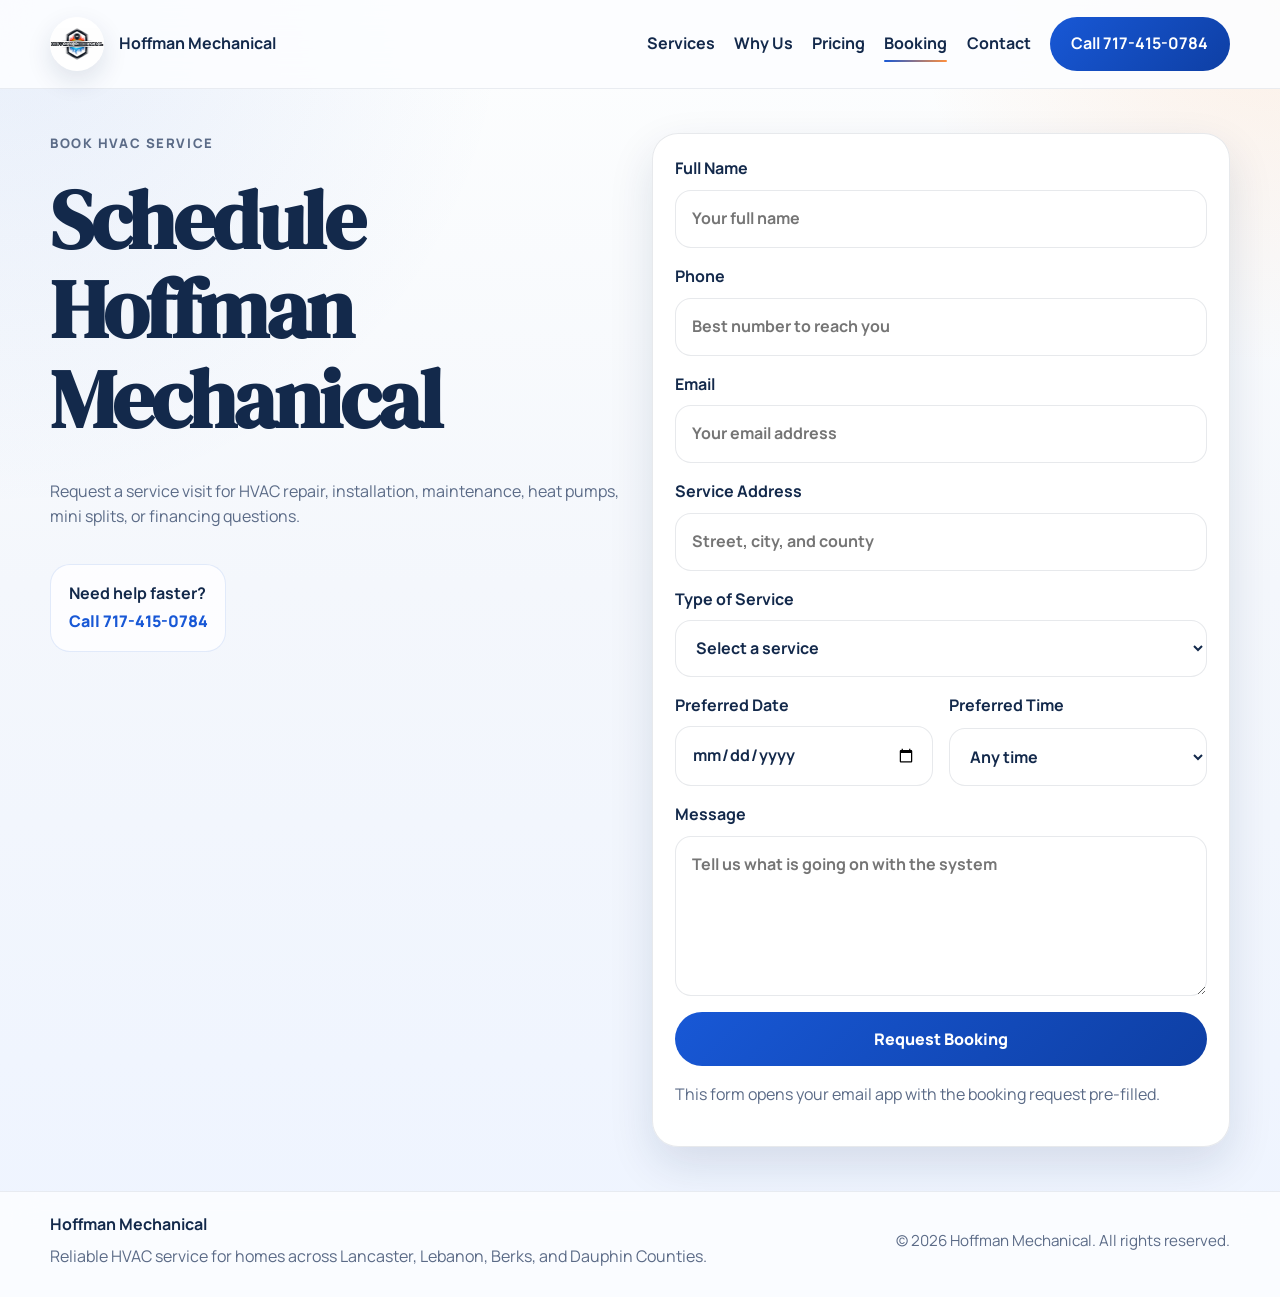
==== booking/index.html @ 541d1913 "Add internal booking page" ====
<!DOCTYPE html>
<html lang="en">
  <head>
    <meta charset="UTF-8" />
    <meta name="viewport" content="width=device-width, initial-scale=1.0" />
    <title>Book HVAC Service | Hoffman Mechanical</title>
    <meta
      name="description"
      content="Book HVAC service with Hoffman Mechanical for repair, installation, preventative maintenance, heat pumps, and mini splits."
    />
    <link rel="preconnect" href="https://fonts.googleapis.com" />
    <link rel="preconnect" href="https://fonts.gstatic.com" crossorigin />
    <link
      href="https://fonts.googleapis.com/css2?family=DM+Serif+Display:ital@0;1&family=Manrope:wght@400;500;600;700;800&display=swap"
      rel="stylesheet"
    />
    <link rel="stylesheet" href="../styles.css" />
  </head>
  <body>
    <header class="site-header">
      <div class="container nav-shell">
        <a class="brand" href="../index.html" aria-label="Hoffman Mechanical home">
          <img class="brand-logo" src="../assets/images/logo.png" alt="Hoffman Mechanical logo" />
          <span>
            <strong>Hoffman Mechanical</strong>
          </span>
        </a>

        <nav class="site-nav" id="site-menu" aria-label="Main navigation">
          <a href="../index.html#services">Services</a>
          <a href="../index.html#why-us">Why Us</a>
          <a href="../index.html#pricing">Pricing</a>
          <a class="is-active" href="index.html">Booking</a>
          <a href="../index.html#contact">Contact</a>
          <a class="button button-primary nav-cta" href="tel:7174150784">Call 717-415-0784</a>
        </nav>
      </div>
    </header>

    <main id="top">
      <section class="section booking-hero">
        <div class="container booking-grid">
          <div class="booking-copy reveal" data-reveal>
            <p class="eyebrow">Book HVAC service</p>
            <h1>Schedule Hoffman Mechanical</h1>
            <p>
              Request a service visit for HVAC repair, installation, maintenance,
              heat pumps, mini splits, or financing questions.
            </p>
            <div class="booking-callout">
              <strong>Need help faster?</strong>
              <a href="tel:7174150784">Call 717-415-0784</a>
            </div>
          </div>

          <form class="contact-form booking-form reveal" id="service-form" data-reveal>
            <label>
              Full Name
              <input type="text" name="name" placeholder="Your full name" required />
            </label>
            <label>
              Phone
              <input type="tel" name="phone" placeholder="Best number to reach you" required />
            </label>
            <label>
              Email
              <input type="email" name="email" placeholder="Your email address" />
            </label>
            <label>
              Service Address
              <input type="text" name="address" placeholder="Street, city, and county" required />
            </label>
            <label>
              Type of Service
              <select name="service" required>
                <option value="">Select a service</option>
                <option>HVAC Repair</option>
                <option>HVAC Installation</option>
                <option>Preventative Maintenance</option>
                <option>Heat Pumps / Mini Splits</option>
                <option>Financing Question</option>
                <option>Other</option>
              </select>
            </label>
            <div class="form-row">
              <label>
                Preferred Date
                <input type="date" name="preferred_date" />
              </label>
              <label>
                Preferred Time
                <select name="preferred_time">
                  <option value="">Any time</option>
                  <option>Morning</option>
                  <option>Afternoon</option>
                  <option>Evening</option>
                </select>
              </label>
            </div>
            <label>
              Message
              <textarea
                name="message"
                rows="5"
                placeholder="Tell us what is going on with the system"
                required
              ></textarea>
            </label>
            <button class="button button-primary button-full" type="submit">Request Booking</button>
            <p class="form-note" id="form-status">
              This form opens your email app with the booking request pre-filled.
            </p>
          </form>
        </div>
      </section>
    </main>

    <footer class="site-footer">
      <div class="container footer-shell">
        <strong>Hoffman Mechanical</strong>
        <p>Reliable HVAC service for homes across Lancaster, Lebanon, Berks, and Dauphin Counties.</p>
        <p class="footer-copy">&copy; <span id="year"></span> Hoffman Mechanical. All rights reserved.</p>
      </div>
    </footer>

    <script src="../script.js"></script>
  </body>
</html>
---- styles.css ----
:root {
  --bg: #f4f7fc;
  --bg-alt: #edf3ff;
  --surface: rgba(255, 255, 255, 0.9);
  --surface-strong: #ffffff;
  --text: #13294b;
  --muted: #5b6b87;
  --line: rgba(19, 41, 75, 0.1);
  --primary: #1858d6;
  --primary-dark: #0e3fa4;
  --primary-soft: rgba(24, 88, 214, 0.12);
  --navy: #0c2451;
  --accent: #ff8f3d;
  --accent-soft: rgba(255, 143, 61, 0.16);
  --success: #44b86c;
  --success-soft: rgba(68, 184, 108, 0.16);
  --shadow: 0 18px 45px rgba(17, 42, 83, 0.12);
  --shadow-strong: 0 28px 60px rgba(17, 42, 83, 0.18);
  --radius: 26px;
  --radius-sm: 18px;
  --container: 1180px;
  --header-height: 88px;
}

*,
*::before,
*::after {
  box-sizing: border-box;
}

html {
  scroll-behavior: smooth;
}

body {
  margin: 0;
  font-family: "Manrope", sans-serif;
  color: var(--text);
  background:
    radial-gradient(circle at top left, rgba(24, 88, 214, 0.09), transparent 28%),
    radial-gradient(circle at top right, rgba(255, 143, 61, 0.12), transparent 20%),
    linear-gradient(180deg, #fdfefe 0%, var(--bg) 45%, #eef4ff 100%);
  line-height: 1.6;
  overflow-x: hidden;
}

body.menu-open {
  overflow: hidden;
}

a {
  color: inherit;
  text-decoration: none;
}

img {
  max-width: 100%;
}

button,
input,
select,
textarea {
  font: inherit;
}

.container {
  width: min(calc(100% - 2rem), var(--container));
  margin: 0 auto;
}

.scroll-progress {
  position: fixed;
  inset: 0 0 auto;
  z-index: 60;
  height: 4px;
  background: rgba(255, 255, 255, 0.45);
  backdrop-filter: blur(10px);
}

.scroll-progress-bar {
  display: block;
  width: 0;
  height: 100%;
  background: linear-gradient(90deg, var(--accent), var(--primary));
  transform-origin: left center;
  transition: width 120ms linear;
}

.site-header {
  position: sticky;
  top: 0;
  z-index: 50;
  backdrop-filter: blur(18px);
  background: rgba(252, 253, 255, 0.88);
  border-bottom: 1px solid rgba(19, 41, 75, 0.08);
}

.nav-shell {
  display: flex;
  align-items: center;
  justify-content: space-between;
  gap: 1rem;
  min-height: var(--header-height);
}

.brand {
  display: inline-flex;
  align-items: center;
  gap: 0.9rem;
  min-width: 0;
}

.brand-logo {
  width: 3.4rem;
  height: 3.4rem;
  object-fit: contain;
  border-radius: 999px;
  background: #fff;
  box-shadow: 0 10px 26px rgba(17, 42, 83, 0.12);
}

.brand strong,
.site-footer strong {
  display: block;
  font-size: 1rem;
}

.brand small {
  color: var(--primary);
  font-size: 0.84rem;
  font-weight: 600;
}

.site-nav {
  position: static;
  display: flex;
  flex-direction: row;
  flex-wrap: wrap;
  align-items: center;
  justify-content: flex-end;
  gap: 0.75rem;
  padding: 0;
  border-radius: 0;
  background: transparent;
  box-shadow: none;
}

.site-nav.is-open {
  display: flex;
}

.site-nav a {
  position: relative;
  font-weight: 700;
  color: var(--text);
}

.site-nav a:not(.button)::after {
  content: "";
  position: absolute;
  left: 0;
  bottom: -0.35rem;
  width: 100%;
  height: 2px;
  border-radius: 999px;
  background: linear-gradient(90deg, var(--primary), var(--accent));
  transform: scaleX(0);
  transform-origin: left center;
  transition: transform 180ms ease;
}

.site-nav a:hover::after,
.site-nav a:focus-visible::after,
.site-nav a.is-active::after {
  transform: scaleX(1);
}

.button {
  position: relative;
  display: inline-flex;
  align-items: center;
  justify-content: center;
  min-height: 3.15rem;
  padding: 0.9rem 1.35rem;
  border: 0;
  border-radius: 999px;
  font-weight: 800;
  overflow: hidden;
  transition:
    transform 180ms ease,
    background-color 180ms ease,
    color 180ms ease,
    box-shadow 180ms ease,
    border-color 180ms ease;
}

.button::before {
  content: "";
  position: absolute;
  inset: 0;
  background: radial-gradient(circle at center, rgba(255, 255, 255, 0.3), transparent 56%);
  opacity: 0;
  transition: opacity 180ms ease;
}

.button:hover,
.button:focus-visible {
  transform: translateY(-2px);
  box-shadow: 0 18px 34px rgba(24, 88, 214, 0.18);
}

.button:hover::before,
.button:focus-visible::before {
  opacity: 1;
}

.button-primary {
  background: linear-gradient(135deg, var(--primary), var(--primary-dark));
  color: #fff;
}

.button-primary,
.button-primary:hover,
.button-primary:focus-visible,
.button-primary:active {
  color: #fff;
}

.site-nav .button-primary,
.site-nav .button-primary:hover,
.site-nav .button-primary:focus-visible,
.site-nav .button-primary:active {
  color: #fff;
}

.button-secondary {
  background: rgba(255, 255, 255, 0.84);
  color: var(--primary);
  border: 1px solid rgba(24, 88, 214, 0.24);
  box-shadow: inset 0 0 0 1px rgba(255, 255, 255, 0.65);
}

.button-light {
  background: rgba(255, 255, 255, 0.96);
  color: var(--primary-dark);
}

.button-full {
  width: 100%;
  cursor: pointer;
}

.button-ripple {
  position: absolute;
  border-radius: 999px;
  transform: translate(-50%, -50%);
  background: rgba(255, 255, 255, 0.35);
  animation: ripple 650ms ease-out forwards;
  pointer-events: none;
}

.hero {
  position: relative;
  padding: 1.35rem 0 2rem;
}

.hero::before {
  content: "";
  position: absolute;
  inset: auto 0 4% 0;
  height: 28%;
  background: linear-gradient(180deg, transparent, rgba(24, 88, 214, 0.05));
  pointer-events: none;
}

.hero-grid,
.split-layout,
.contact-grid,
.finance-grid,
.cta-panel,
.footer-shell {
  display: grid;
  gap: 1.5rem;
}

.hero-copy,
.hero-visual,
.split-copy,
.cta-copy {
  display: grid;
  gap: 1.25rem;
  align-content: start;
}

.hero-enter {
  opacity: 0;
  transform: translateY(28px);
  animation: heroReveal 700ms cubic-bezier(0.21, 1, 0.32, 1) forwards;
}

.hero-visual.hero-enter {
  animation-delay: 120ms;
}

.eyebrow {
  display: inline-flex;
  align-items: center;
  gap: 0.65rem;
  margin: 0 0 0.25rem;
  font-size: 0.82rem;
  letter-spacing: 0.12em;
  text-transform: uppercase;
  color: var(--primary);
  font-weight: 800;
}

.eyebrow-icon,
.list-icon,
.service-icon,
.trust-badge-icon,
.trust-strip-icon,
.hero-info-icon {
  display: inline-flex;
  align-items: center;
  justify-content: center;
}

.eyebrow-icon {
  width: 1.2rem;
  height: 1.2rem;
}

.eyebrow-icon svg,
.list-icon svg,
.service-icon svg,
.trust-badge-icon svg,
.trust-strip-icon svg,
.hero-info-icon svg,
.testimonial-arrow svg {
  width: 100%;
  height: 100%;
  fill: currentColor;
}

h1,
h2,
h3 {
  margin: 0;
  line-height: 1.08;
}

h1,
h2 {
  font-family: "DM Serif Display", serif;
  letter-spacing: -0.03em;
}

h1 {
  font-size: clamp(2.5rem, 8vw, 5.2rem);
  max-width: 9ch;
}

h2 {
  font-size: clamp(2rem, 6vw, 3.2rem);
  max-width: 14ch;
}

h3 {
  font-size: 1.18rem;
}

.hero-text,
.section-heading p,
.split-layout p,
.cta-panel p,
.finance-grid p,
.site-footer p,
.service-card p,
.testimonial p,
.feature-list p,
.form-note {
  color: var(--muted);
}

.hero-actions,
.cta-actions {
  display: flex;
  flex-wrap: wrap;
  gap: 0.85rem;
}

.hero-actions {
  margin: 0.5rem 0 0.25rem;
}

.hero-points {
  margin: 0 0 1.4rem;
  padding: 0;
  list-style: none;
  display: grid;
  gap: 0.85rem;
}

.hero-points li {
  display: flex;
  align-items: flex-start;
  gap: 0.7rem;
}

.list-icon {
  width: 1.35rem;
  height: 1.35rem;
  flex: 0 0 auto;
  color: var(--primary);
  background: var(--primary-soft);
  border-radius: 999px;
  padding: 0.22rem;
}

.maintenance-hero {
  align-items: center;
  width: min(calc(100% - 2rem), 1320px);
}

.maintenance-hero .hero-copy {
  max-width: 31rem;
}

.hero-full-image-wrap {
  width: min(100%, 1536px);
  margin: 0 auto;
}

.hero-full-image {
  display: block;
  width: 100%;
  height: auto;
}

.hero-scene,
.service-card,
.price-card,
.testimonial,
.contact-card,
.contact-form,
.cta-panel,
.feature-image img,
.trust-strip-card {
  border: 1px solid var(--line);
  border-radius: var(--radius);
  background: var(--surface);
  box-shadow: var(--shadow);
}

.hero-scene {
  position: relative;
  overflow: hidden;
  aspect-ratio: 3 / 2;
  min-height: 0;
  padding: 0;
  isolation: isolate;
  background:
    linear-gradient(180deg, rgba(255, 255, 255, 0.84), rgba(255, 255, 255, 0.18)),
    radial-gradient(circle at 16% 14%, rgba(255, 255, 255, 0.92), transparent 28%),
    linear-gradient(135deg, rgba(24, 88, 214, 0.08), rgba(255, 143, 61, 0.08));
}

.hero-backdrop {
  position: absolute;
  inset: 0;
  background:
    linear-gradient(90deg, rgba(255, 255, 255, 0.98) 0%, rgba(255, 255, 255, 0.7) 36%, rgba(255, 255, 255, 0) 58%),
    radial-gradient(circle at 18% 40%, rgba(24, 88, 214, 0.12), transparent 18%),
    radial-gradient(circle at 88% 14%, rgba(255, 143, 61, 0.18), transparent 16%);
  z-index: 0;
}

.hero-tech-image {
  position: relative;
  z-index: 1;
  width: 100%;
  height: 100%;
  object-fit: cover;
  object-position: center;
  border-radius: var(--radius);
}

.hero-connectors {
  position: absolute;
  inset: 0;
  z-index: 2;
  width: 100%;
  height: 100%;
  pointer-events: none;
}

.connector-path {
  fill: none;
  stroke: rgba(255, 255, 255, 0.85);
  stroke-width: 3;
  stroke-dasharray: 7 9;
  opacity: 0.45;
  transition: opacity 240ms ease, stroke 240ms ease, stroke-width 240ms ease;
}

.connector-path.active {
  stroke: var(--primary);
  stroke-width: 4;
  opacity: 0.88;
}

.hero-hotspots {
  position: absolute;
  inset: 0;
  z-index: 3;
}

.hotspot {
  position: absolute;
  left: var(--hotspot-x);
  top: var(--hotspot-y);
  transform: translate(-50%, -50%);
  display: inline-flex;
  align-items: center;
  justify-content: center;
  border: 0;
  background: transparent;
  cursor: pointer;
  padding: 0;
  color: var(--text);
}

.hotspot-pin {
  position: absolute;
  width: 1.05rem;
  height: 1.05rem;
  border-radius: 999px;
  background: #fff;
  border: 4px solid var(--primary);
  box-shadow: 0 0 0 10px rgba(24, 88, 214, 0.12);
  animation: hotspotFloat 2.7s ease-in-out infinite;
}

.hotspot-pill {
  position: relative;
  display: inline-flex;
  align-items: center;
  gap: 0.55rem;
  padding: 0.85rem 1.2rem;
  border-radius: 999px;
  background: rgba(255, 255, 255, 0.96);
  border: 1px solid rgba(255, 255, 255, 0.88);
  box-shadow: 0 18px 30px rgba(17, 42, 83, 0.16);
  transform: translateY(-2.65rem);
  transition:
    transform 220ms ease,
    box-shadow 220ms ease,
    background-color 220ms ease,
    color 220ms ease;
}

.hotspot:hover .hotspot-pill,
.hotspot:focus-visible .hotspot-pill,
.hotspot.is-active .hotspot-pill {
  transform: translateY(-2.9rem) scale(1.02);
  box-shadow: 0 24px 38px rgba(17, 42, 83, 0.2);
}

.hotspot.is-active .hotspot-pin {
  background: var(--primary);
  box-shadow: 0 0 0 14px rgba(24, 88, 214, 0.16);
}

.hotspot.is-active .hotspot-pill {
  color: #fff;
  background: linear-gradient(135deg, var(--primary), var(--primary-dark));
}

.hotspot[data-service="oil"].is-active .hotspot-pill,
.mobile-hotspot[data-service="oil"].is-active {
  background: linear-gradient(135deg, #ff9a49, #f3732f);
}

.hotspot[data-service="gas"].is-active .hotspot-pill,
.mobile-hotspot[data-service="gas"].is-active {
  background: linear-gradient(135deg, #ff8f3d, #d85d1f);
}

.hotspot[data-service="boiler"].is-active .hotspot-pill,
.mobile-hotspot[data-service="boiler"].is-active {
  background: linear-gradient(135deg, #2f78dd, #174fa8);
}

.hotspot[data-service="mini"].is-active .hotspot-pill,
.hotspot[data-service="indoor"].is-active .hotspot-pill,
.mobile-hotspot[data-service="mini"].is-active,
.mobile-hotspot[data-service="indoor"].is-active {
  background: linear-gradient(135deg, #54c978, #2fa75f);
}

.hotspot-icon {
  min-width: 2.15rem;
  min-height: 2.15rem;
  padding: 0.25rem;
  display: inline-flex;
  align-items: center;
  justify-content: center;
  border-radius: 999px;
  background: rgba(255, 255, 255, 0.18);
  font-size: 0.72rem;
  font-weight: 900;
  letter-spacing: 0;
}

.hotspot-icon svg {
  width: 100%;
  height: 100%;
  fill: currentColor;
}

.image-hotspot {
  left: var(--tile-x);
  top: var(--tile-y);
  width: 33.334%;
  height: 50%;
  transform: none;
  border: 2px solid transparent;
  border-radius: 18px;
}

.image-hotspot:hover,
.image-hotspot:focus-visible,
.image-hotspot.is-active {
  border-color: rgba(255, 255, 255, 0.94);
  box-shadow:
    inset 0 0 0 4px rgba(24, 88, 214, 0.82),
    0 18px 32px rgba(10, 31, 73, 0.16);
}

.tile-active-label {
  position: absolute;
  right: 1rem;
  top: 1rem;
  opacity: 0;
  transform: translateY(-0.25rem);
  transition: opacity 180ms ease, transform 180ms ease;
  border-radius: 999px;
  background: rgba(255, 255, 255, 0.94);
  color: var(--primary-dark);
  padding: 0.45rem 0.75rem;
  font-size: 0.78rem;
  font-weight: 900;
  box-shadow: 0 12px 24px rgba(10, 31, 73, 0.18);
}

.image-hotspot.is-active .tile-active-label {
  opacity: 1;
  transform: translateY(0);
}

.hero-mobile-tabs {
  display: none;
}

.mobile-hotspot {
  border: 1px solid rgba(24, 88, 214, 0.18);
  background: rgba(255, 255, 255, 0.86);
  color: var(--primary);
  border-radius: 999px;
  padding: 0.72rem 0.95rem;
  font-weight: 800;
  white-space: nowrap;
}

.mobile-hotspot.is-active {
  background: linear-gradient(135deg, var(--primary), var(--primary-dark));
  color: #fff;
  box-shadow: 0 14px 26px rgba(24, 88, 214, 0.2);
}

.hero-info-panel {
  position: relative;
  z-index: 1;
  display: grid;
  grid-template-columns: auto 1fr;
  gap: 1rem;
  width: 100%;
  margin-top: 1rem;
  padding: 1.2rem;
  border-radius: 24px;
  background: rgba(255, 255, 255, 0.94);
  border: 1px solid rgba(24, 88, 214, 0.14);
  box-shadow: 0 24px 46px rgba(17, 42, 83, 0.16);
}

.hero-info-panel.is-changing {
  animation: panelSwap 320ms ease;
}

.hero-info-panel.is-hidden {
  display: none;
}

.hero-info-icon {
  width: 4rem;
  height: 4rem;
  color: var(--primary);
  background: rgba(24, 88, 214, 0.12);
  border-radius: 20px;
  padding: 0.9rem;
}

.hero-info-label {
  margin: 0 0 0.35rem;
  color: var(--primary);
  font-weight: 800;
  font-size: 0.95rem;
}

.hero-info-panel h2 {
  max-width: none;
  font-size: clamp(1.45rem, 4vw, 2rem);
  margin-bottom: 0.45rem;
}

.hero-info-panel p:last-child {
  margin: 0;
}

.hero-badges {
  display: grid;
  gap: 0.9rem;
}

.trust-badge {
  display: grid;
  grid-template-columns: auto 1fr;
  gap: 0.9rem;
  align-items: center;
  padding: 1rem 1.1rem;
  border-radius: 22px;
  border: 1px solid rgba(24, 88, 214, 0.1);
  background: rgba(255, 255, 255, 0.75);
  box-shadow: 0 12px 28px rgba(17, 42, 83, 0.08);
  transition: transform 180ms ease, box-shadow 180ms ease;
}

.trust-badge:hover {
  transform: translateY(-2px);
  box-shadow: 0 18px 34px rgba(17, 42, 83, 0.14);
}

.trust-badge-icon,
.trust-strip-icon,
.service-icon {
  width: 3rem;
  height: 3rem;
  border-radius: 18px;
  color: var(--primary);
  background: var(--primary-soft);
  padding: 0.72rem;
  flex: 0 0 auto;
}

.trust-badge strong,
.trust-strip-card strong {
  display: block;
}

.trust-badge span {
  color: var(--muted);
}

.trust-strip-grid,
.service-grid,
.pricing-grid,
.contact-cards,
.feature-list {
  display: grid;
  gap: 1rem;
}

.trust-strip-card,
.service-card,
.price-card,
.testimonial,
.contact-card,
.contact-form,
.cta-panel {
  padding: 1.4rem;
}

.trust-strip-card {
  display: grid;
  grid-template-columns: auto 1fr;
  gap: 1rem;
  align-items: start;
  background: linear-gradient(180deg, rgba(10, 36, 81, 0.98), rgba(13, 49, 106, 0.95));
  color: #fff;
}

.trust-strip-card p {
  margin: 0.25rem 0 0;
  color: rgba(255, 255, 255, 0.76);
}

.trust-strip-icon {
  color: #fff;
  background: rgba(255, 255, 255, 0.16);
}

.section {
  padding: 2.75rem 0;
}

.section-accent {
  background: linear-gradient(180deg, rgba(237, 243, 255, 0.8), rgba(244, 247, 252, 0));
}

.section-dark {
  background: linear-gradient(135deg, #0a2149, #0e3777);
  color: #fff;
}

.section-dark .eyebrow,
.section-dark p {
  color: rgba(255, 255, 255, 0.8);
}

.section-heading {
  margin-bottom: 1.5rem;
}

.section-heading h2 {
  margin-bottom: 0.8rem;
}

.service-card {
  position: relative;
  overflow: hidden;
  transition: transform 220ms ease, box-shadow 220ms ease;
}

.service-card:hover {
  transform: translateY(-6px) scale(1.01);
  box-shadow: var(--shadow-strong);
}

.service-card img,
.feature-image img,
.cta-image {
  width: 100%;
  display: block;
  border-radius: 20px;
}

.service-card img {
  aspect-ratio: 4 / 3;
  object-fit: cover;
  margin-bottom: 1rem;
}

.service-icon {
  position: absolute;
  top: 1rem;
  right: 1rem;
  box-shadow: 0 14px 24px rgba(17, 42, 83, 0.14);
}

.feature-list article {
  padding: 1rem 0;
  border-bottom: 1px solid var(--line);
}

.feature-image {
  align-self: stretch;
}

.feature-image img {
  height: 100%;
  min-height: 20rem;
  object-fit: cover;
}

.cta-panel {
  align-items: center;
}

.cta-image {
  max-height: 22rem;
  object-fit: cover;
}

.price-card {
  display: flex;
  align-items: center;
  justify-content: space-between;
  gap: 1rem;
  transition: transform 180ms ease, border-color 180ms ease, box-shadow 180ms ease;
}

.price-card:hover {
  transform: translateY(-4px);
  border-color: rgba(24, 88, 214, 0.22);
  box-shadow: 0 22px 36px rgba(17, 42, 83, 0.14);
}

.price-card span {
  font-weight: 700;
}

.price-card strong {
  display: block;
  font-size: 1.42rem;
  color: var(--primary);
}

.finance-grid {
  align-items: center;
}

.testimonial-carousel {
  display: grid;
  gap: 1rem;
  overflow: hidden;
}

.testimonial-track {
  display: flex;
  width: 100%;
  touch-action: pan-y;
}

.testimonial {
  flex: 0 0 100%;
  margin: 0;
  min-height: 100%;
  box-shadow: none;
}

.testimonial footer {
  margin-top: 1rem;
  color: var(--text);
  font-weight: 800;
}

.testimonial-controls {
  display: flex;
  align-items: center;
  justify-content: center;
  gap: 0.9rem;
}

.testimonial-arrow,
.testimonial-dot {
  border: 0;
  cursor: pointer;
}

.testimonial-arrow {
  width: 2.8rem;
  height: 2.8rem;
  display: inline-flex;
  align-items: center;
  justify-content: center;
  border-radius: 999px;
  color: var(--primary);
  background: rgba(255, 255, 255, 0.88);
  border: 1px solid rgba(24, 88, 214, 0.18);
}

.testimonial-dots {
  display: inline-flex;
  align-items: center;
  gap: 0.5rem;
}

.testimonial-dot {
  width: 0.78rem;
  height: 0.78rem;
  border-radius: 999px;
  background: rgba(24, 88, 214, 0.18);
}

.testimonial-dot.is-active {
  width: 2rem;
  background: linear-gradient(90deg, var(--primary), var(--accent));
}

.contact-card {
  display: block;
  transition: transform 180ms ease, box-shadow 180ms ease;
}

.contact-card:hover {
  transform: translateY(-3px);
  box-shadow: 0 20px 34px rgba(17, 42, 83, 0.12);
}

.contact-card span {
  color: var(--muted);
  margin-bottom: 0.35rem;
}

.contact-card strong {
  display: block;
}

.contact-form label {
  display: grid;
  gap: 0.5rem;
  font-weight: 700;
  margin-bottom: 1rem;
}

.contact-form input,
.contact-form select,
.contact-form textarea {
  width: 100%;
  border: 1px solid var(--line);
  border-radius: 16px;
  padding: 0.95rem 1rem;
  color: var(--text);
  background: #fff;
}

.contact-form textarea {
  resize: vertical;
}

.booking-hero {
  min-height: calc(100vh - var(--header-height));
  display: grid;
  align-items: center;
}

.booking-grid {
  display: grid;
  gap: 1.5rem;
  align-items: start;
}

.booking-copy {
  display: grid;
  gap: 1.1rem;
}

.booking-copy h1 {
  max-width: 10ch;
}

.booking-copy p {
  max-width: 38rem;
  color: var(--muted);
}

.booking-callout {
  display: inline-grid;
  gap: 0.2rem;
  width: fit-content;
  padding: 1rem 1.1rem;
  border-radius: 20px;
  border: 1px solid rgba(24, 88, 214, 0.12);
  background: rgba(255, 255, 255, 0.76);
}

.booking-callout a {
  color: var(--primary);
  font-weight: 900;
}

.booking-form {
  background: rgba(255, 255, 255, 0.94);
}

.form-row {
  display: grid;
  gap: 1rem;
}

.site-footer {
  padding: 1.25rem 0 1.75rem;
  background: rgba(252, 253, 255, 0.88);
  border-top: 1px solid rgba(19, 41, 75, 0.08);
  backdrop-filter: blur(16px);
}

.footer-shell {
  grid-template-columns: 1fr;
  gap: 0.35rem;
  align-items: center;
}

.footer-shell p {
  margin: 0;
  max-width: 42rem;
}

.footer-copy {
  padding-top: 0.15rem;
  font-size: 0.95rem;
}

.reveal {
  opacity: 0;
  transform: translateY(24px);
  transition: opacity 520ms ease, transform 520ms ease;
}

.reveal.is-visible {
  opacity: 1;
  transform: translateY(0);
}

.site-nav a:focus-visible,
.button:focus-visible,
.hotspot:focus-visible,
.mobile-hotspot:focus-visible,
.testimonial-arrow:focus-visible,
.testimonial-dot:focus-visible,
.contact-form input:focus,
.contact-form select:focus,
.contact-form textarea:focus {
  outline: 2px solid rgba(24, 88, 214, 0.28);
  outline-offset: 3px;
}

@keyframes heroReveal {
  to {
    opacity: 1;
    transform: translateY(0);
  }
}

@keyframes hotspotFloat {
  0%,
  100% {
    transform: translateY(0);
  }
  50% {
    transform: translateY(-5px);
  }
}

@keyframes panelSwap {
  0% {
    transform: translateY(8px);
    opacity: 0.6;
  }
  100% {
    transform: translateY(0);
    opacity: 1;
  }
}

@keyframes ripple {
  0% {
    width: 0;
    height: 0;
    opacity: 0.55;
  }
  100% {
    width: 18rem;
    height: 18rem;
    opacity: 0;
  }
}

@media (prefers-reduced-motion: reduce) {
  html {
    scroll-behavior: auto;
  }

  *,
  *::before,
  *::after {
    animation-duration: 0.01ms !important;
    animation-iteration-count: 1 !important;
    transition-duration: 0.01ms !important;
  }
}

@media (max-width: 759px) {
  .scroll-progress {
    display: none;
  }

  .site-header {
    position: static;
    backdrop-filter: none;
  }

  .container {
    width: min(calc(100% - 1.25rem), var(--container));
  }

  .nav-shell {
    min-height: auto;
    padding: 0.75rem 0;
    flex-wrap: wrap;
    justify-content: center;
  }

  .site-nav {
    width: 100%;
    justify-content: center;
    gap: 0.85rem 1rem;
  }

  .site-nav a {
    font-size: 0.95rem;
  }

  .site-nav .nav-cta {
    width: 100%;
  }

  .brand {
    gap: 0.65rem;
  }

  .brand-logo {
    width: 2.8rem;
    height: 2.8rem;
    flex-shrink: 0;
  }

  .brand strong {
    font-size: 0.96rem;
  }

  .brand small {
    font-size: 0.76rem;
  }

  .hero {
    padding: 1rem 0 1.5rem;
  }

  .hero-grid,
  .split-layout,
  .contact-grid,
  .finance-grid,
  .cta-panel,
  .footer-shell {
    gap: 1rem;
  }

  .eyebrow {
    font-size: clamp(0.56rem, 2.55vw, 0.74rem);
    letter-spacing: 0.06em;
    gap: 0.45rem;
  }

  .hero .eyebrow {
    white-space: nowrap;
  }

  h1 {
    font-size: clamp(2rem, 10vw, 2.95rem);
    max-width: 8ch;
  }

  h2 {
    font-size: clamp(1.78rem, 7vw, 2.3rem);
    max-width: 12ch;
  }

  h3 {
    font-size: 1.08rem;
  }

  .hero-text,
  .section-heading p,
  .split-layout p,
  .cta-panel p,
  .finance-grid p,
  .site-footer p,
  .service-card p,
  .testimonial p,
  .feature-list p,
  .form-note {
    font-size: 0.98rem;
  }

  .button {
    min-height: 2.9rem;
    padding: 0.78rem 1.05rem;
    font-size: 0.96rem;
  }

  .hero-visual {
    display: none;
  }

  .hero-scene,
  .service-card,
  .price-card,
  .testimonial,
  .contact-card,
  .contact-form,
  .cta-panel,
  .trust-strip-card {
    padding: 1.1rem;
    border-radius: 22px;
  }

  .hero-scene {
    min-height: auto;
    padding: 0.75rem;
  }

  .hero-tech-image {
    min-height: 0;
    max-height: none;
  }

  .hero-hotspots {
    display: none;
  }

  .hero-mobile-tabs {
    position: relative;
    z-index: 3;
    display: flex;
    gap: 0.7rem;
    margin-top: 0.85rem;
    padding-bottom: 0.35rem;
    overflow-x: auto;
    scrollbar-width: none;
  }

  .hero-mobile-tabs::-webkit-scrollbar {
    display: none;
  }

  .hero-info-panel {
    position: relative;
    width: 100%;
    margin-top: 1rem;
    grid-template-columns: auto 1fr;
  }

  .hero-info-icon {
    width: 2.7rem;
    height: 2.7rem;
  }

  .section {
    padding: 1.85rem 0;
  }

  .service-grid,
  .pricing-grid,
  .contact-cards,
  .feature-list,
  .trust-strip-grid {
    gap: 0.8rem;
  }

  .service-card img {
    margin-bottom: 0.8rem;
    border-radius: 16px;
  }

  .service-icon {
    top: 0.85rem;
    right: 0.85rem;
  }

  .feature-list article {
    padding: 0.8rem 0;
  }

  .feature-image img,
  .cta-image {
    min-height: 0;
    max-height: 15rem;
    border-radius: 18px;
  }

  .price-card {
    padding-top: 0.95rem;
    padding-bottom: 0.95rem;
  }

  .price-card span {
    font-size: 0.95rem;
  }

  .price-card strong {
    font-size: 1.25rem;
  }

  .contact-form label {
    gap: 0.4rem;
    margin-bottom: 0.85rem;
    font-size: 0.95rem;
  }

  .contact-form input,
  .contact-form select,
  .contact-form textarea {
    padding: 0.85rem 0.9rem;
    border-radius: 14px;
  }

  .site-footer {
    padding: 1rem 0 1.35rem;
  }

  .footer-copy {
    font-size: 0.88rem;
  }
}

@media (min-width: 760px) {
  .site-nav {
    position: static;
    display: flex;
    flex-direction: row;
    align-items: center;
    gap: 1.2rem;
    padding: 0;
    border-radius: 0;
    box-shadow: none;
    background: transparent;
  }

  .hero-grid,
  .split-layout,
  .finance-grid,
  .booking-grid {
    grid-template-columns: repeat(2, minmax(0, 1fr));
  }

  .contact-grid {
    grid-template-columns: minmax(0, 0.92fr) minmax(22rem, 1.08fr);
    align-items: start;
  }

  .footer-shell {
    grid-template-columns: 1fr auto;
  }

  .form-row {
    grid-template-columns: repeat(2, minmax(0, 1fr));
  }

  .hero-grid {
    align-items: center;
  }

  .cta-panel {
    grid-template-columns: 1fr auto;
  }

  .service-grid,
  .pricing-grid {
    grid-template-columns: repeat(2, minmax(0, 1fr));
  }

  .contact-cards,
  .feature-list {
    gap: 1.25rem;
  }

  .footer-shell {
    gap: 0.35rem 2rem;
  }

  .footer-shell strong,
  .footer-shell > p:first-of-type {
    grid-column: 1;
  }

  .footer-copy {
    grid-column: 2;
    grid-row: 1 / span 2;
    text-align: right;
    align-self: center;
    padding-top: 0;
  }
}

@media (min-width: 1040px) {
  .hero {
    padding: 1.75rem 0 2.4rem;
    min-height: calc(100vh - var(--header-height));
  }

  .hero-grid {
    grid-template-columns: 0.76fr 1.24fr;
    gap: 1.5rem;
  }

  .hero-copy {
    padding-top: 0;
  }

  .split-layout {
    grid-template-columns: 0.95fr 1.05fr;
    align-items: center;
  }

  .service-grid {
    grid-template-columns: repeat(4, minmax(0, 1fr));
  }

  .pricing-grid {
    grid-template-columns: repeat(3, minmax(0, 1fr));
  }

}
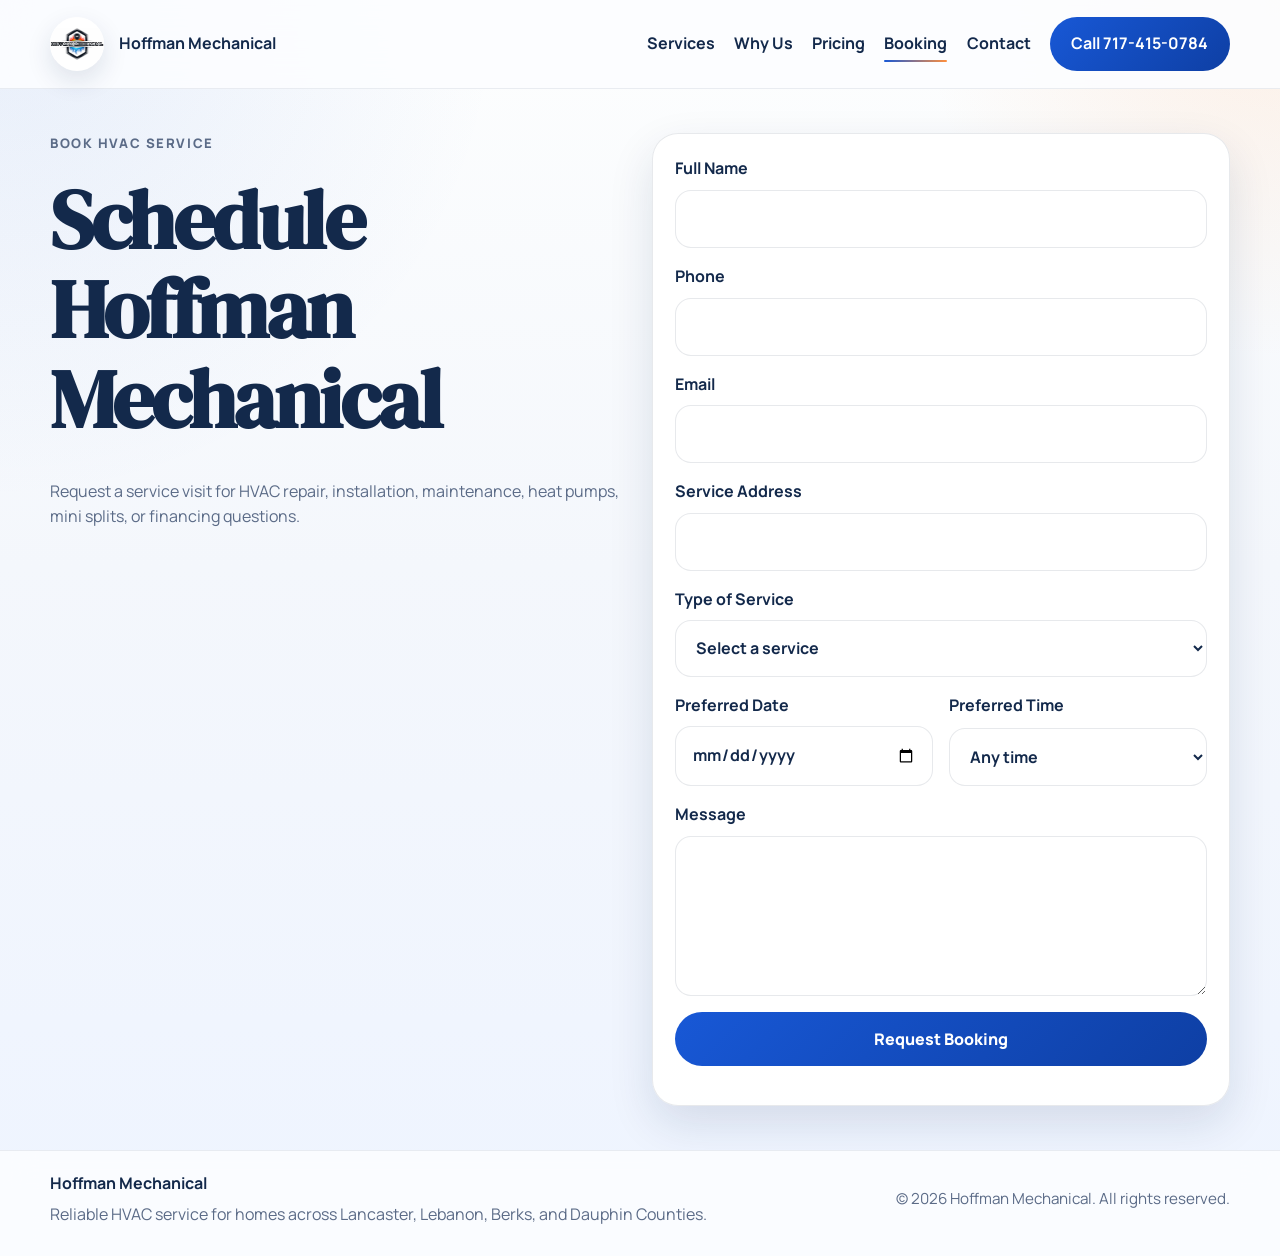
==== commit 75045649: "Clean up booking and form copy" ====
--- a/booking/index.html
+++ b/booking/index.html
@@ -47,28 +47,24 @@
               Request a service visit for HVAC repair, installation, maintenance,
               heat pumps, mini splits, or financing questions.
             </p>
-            <div class="booking-callout">
-              <strong>Need help faster?</strong>
-              <a href="tel:7174150784">Call 717-415-0784</a>
-            </div>
           </div>
 
           <form class="contact-form booking-form reveal" id="service-form" data-reveal>
             <label>
               Full Name
-              <input type="text" name="name" placeholder="Your full name" required />
+              <input type="text" name="name" required />
             </label>
             <label>
               Phone
-              <input type="tel" name="phone" placeholder="Best number to reach you" required />
+              <input type="tel" name="phone" required />
             </label>
             <label>
               Email
-              <input type="email" name="email" placeholder="Your email address" />
+              <input type="email" name="email" />
             </label>
             <label>
               Service Address
-              <input type="text" name="address" placeholder="Street, city, and county" required />
+              <input type="text" name="address" required />
             </label>
             <label>
               Type of Service
@@ -102,14 +98,11 @@
               <textarea
                 name="message"
                 rows="5"
-                placeholder="Tell us what is going on with the system"
                 required
               ></textarea>
             </label>
             <button class="button button-primary button-full" type="submit">Request Booking</button>
-            <p class="form-note" id="form-status">
-              This form opens your email app with the booking request pre-filled.
-            </p>
+            <p class="form-note" id="form-status"></p>
           </form>
         </div>
       </section>
--- a/styles.css
+++ b/styles.css
@@ -1055,21 +1055,6 @@
   color: var(--muted);
 }
 
-.booking-callout {
-  display: inline-grid;
-  gap: 0.2rem;
-  width: fit-content;
-  padding: 1rem 1.1rem;
-  border-radius: 20px;
-  border: 1px solid rgba(24, 88, 214, 0.12);
-  background: rgba(255, 255, 255, 0.76);
-}
-
-.booking-callout a {
-  color: var(--primary);
-  font-weight: 900;
-}
-
 .booking-form {
   background: rgba(255, 255, 255, 0.94);
 }
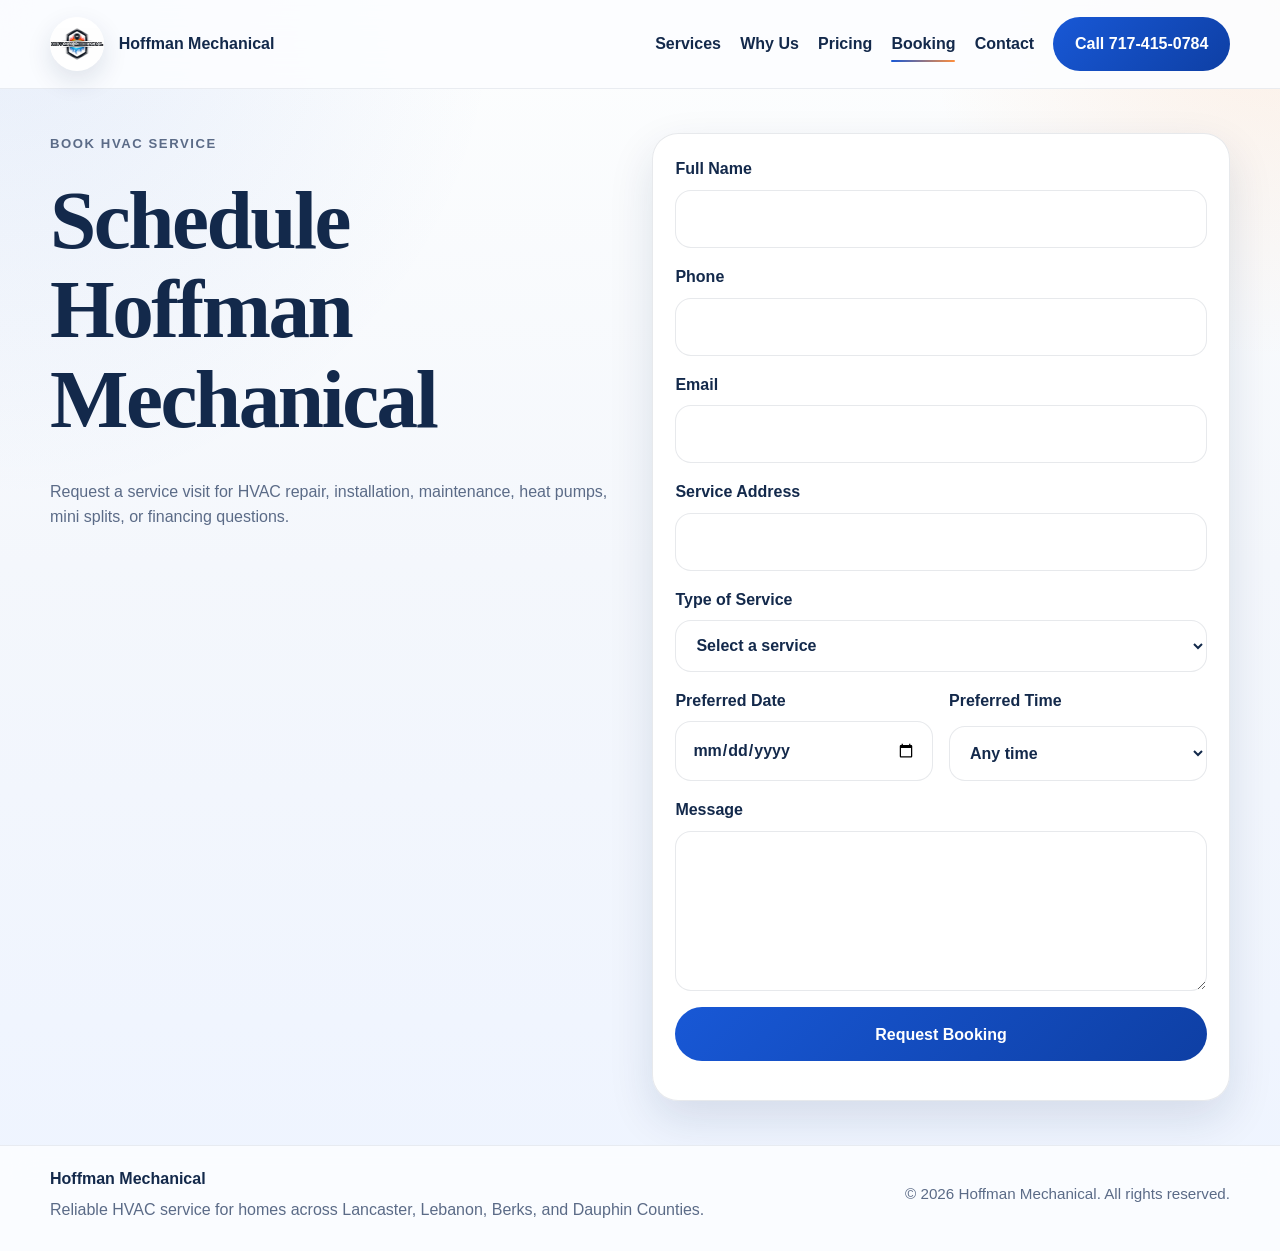
==== commit add08ae5: "Add security headers and CSP" ====
--- a/booking/index.html
+++ b/booking/index.html
@@ -8,6 +8,11 @@
       name="description"
       content="Book HVAC service with Hoffman Mechanical for repair, installation, preventative maintenance, heat pumps, and mini splits."
     />
+    <meta
+      http-equiv="Content-Security-Policy"
+      content="default-src 'self'; script-src 'self'; style-src 'self' 'unsafe-inline' https://fonts.googleapis.com; font-src 'self' https://fonts.gstatic.com; img-src 'self' data:; connect-src 'self' https://fonts.googleapis.com https://fonts.gstatic.com; object-src 'none'; base-uri 'self'; form-action 'self' mailto:; upgrade-insecure-requests"
+    />
+    <meta name="referrer" content="strict-origin-when-cross-origin" />
     <link rel="preconnect" href="https://fonts.googleapis.com" />
     <link rel="preconnect" href="https://fonts.gstatic.com" crossorigin />
     <link
